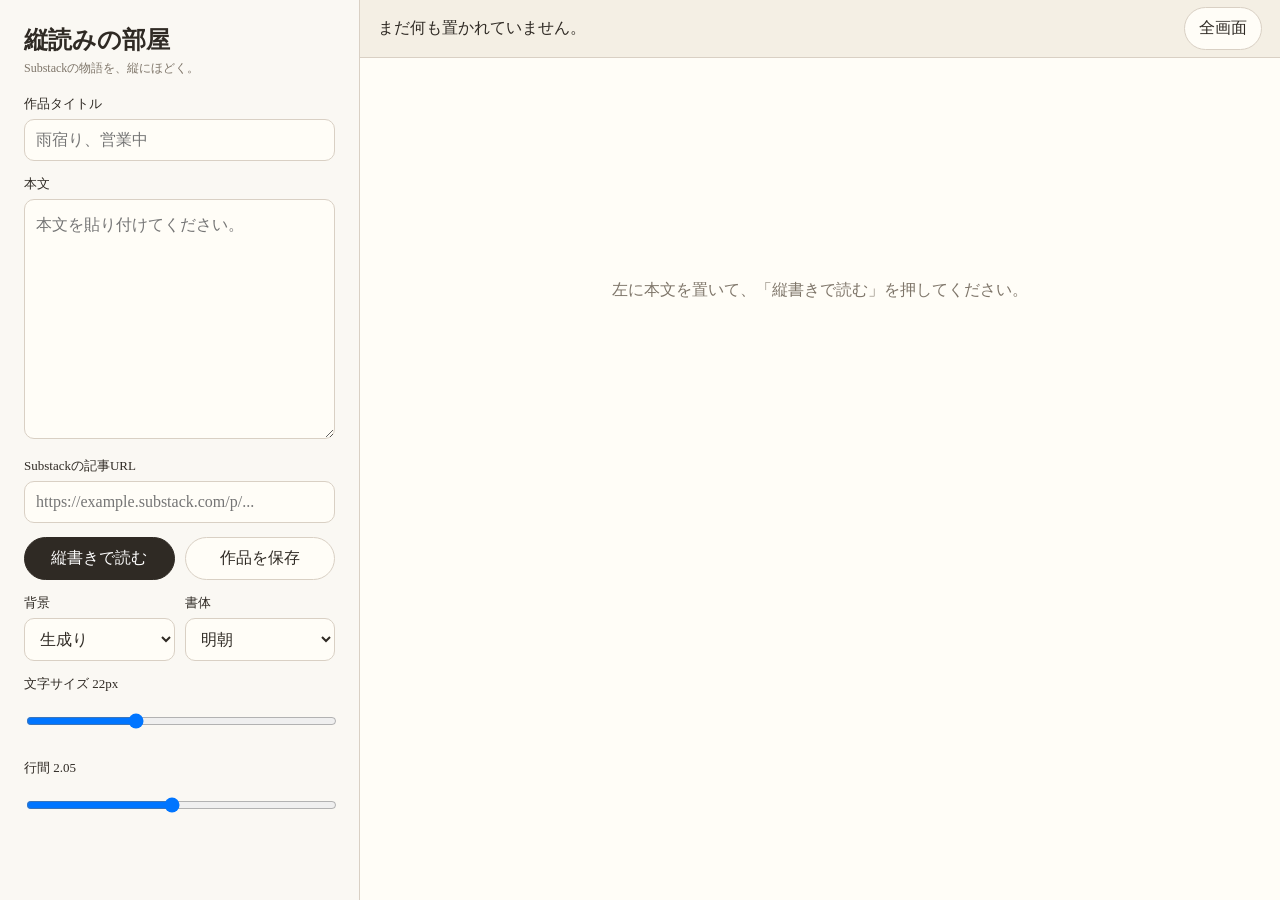
==== index.html @ 9c6c0f7a "Add vertical reading app" ====
<!doctype html><html lang="ja"><head><meta charset="utf-8"><meta name="viewport" content="width=device-width,initial-scale=1"><title>縦読みの部屋</title><style>:root{--bg:#f4efe4;--paper:#fffdf7;--ink:#2f2a24;--muted:#7e7569;--line:#d9d0c4;--fs:22px;--lh:2.05}*{box-sizing:border-box}body{margin:0;background:var(--bg);color:var(--ink);font-family:"Yu Mincho","Hiragino Mincho ProN",serif}.app{min-height:100vh;display:grid;grid-template-columns:360px 1fr}.panel{height:100vh;overflow:auto;padding:24px;border-right:1px solid var(--line);background:#ffffff90}h1{margin:0;font-size:24px}.sub{margin:4px 0 18px;color:var(--muted);font-size:12px}label{display:block;margin:14px 0 6px;font-size:13px}input,textarea,select,button{font:inherit}input,textarea,select{width:100%;padding:11px;border:1px solid var(--line);border-radius:10px;background:var(--paper);color:var(--ink)}textarea{min-height:240px;resize:vertical;line-height:1.7}.row,.buttons{display:grid;grid-template-columns:1fr 1fr;gap:10px}.buttons{margin-top:14px}button{padding:10px 14px;border-radius:999px;border:1px solid var(--ink);background:var(--ink);color:#fff;cursor:pointer}.ghost{background:var(--paper);color:var(--ink);border-color:var(--line)}.readerWrap{height:100vh;display:flex;flex-direction:column}.top{height:58px;display:flex;align-items:center;justify-content:space-between;padding:0 18px;border-bottom:1px solid var(--line)}.reader{flex:1;overflow:auto;padding:42px 46px;background:var(--paper)}article{writing-mode:vertical-rl;text-orientation:mixed;white-space:pre-wrap;font-size:var(--fs);line-height:var(--lh);letter-spacing:.04em;height:calc(100vh - 142px);margin-left:auto}article h2{font-size:1.45em;margin:0 0 0 2.5rem}.empty{padding-top:20vh;text-align:center;color:var(--muted);font-family:system-ui,sans-serif}.night{--bg:#161514;--paper:#201e1b;--ink:#eee7dc;--muted:#aaa095;--line:#3a3631}.blue{--bg:#eaf0f1;--paper:#f8fbfb;--ink:#26363a;--muted:#718287;--line:#ccd9dc}.sakura{--bg:#f6ecef;--paper:#fffafb;--ink:#402f36;--muted:#8a737b;--line:#e4d2d8}@media(max-width:850px){.app{grid-template-columns:1fr}.panel{height:auto;border-right:0;border-bottom:1px solid var(--line)}.readerWrap{height:75vh}article{height:calc(75vh - 118px);min-height:360px}}</style></head><body><div class="app"><aside class="panel"><h1>縦読みの部屋</h1><div class="sub">Substackの物語を、縦にほどく。</div><label>作品タイトル</label><input id="title" placeholder="雨宿り、営業中"><label>本文</label><textarea id="body" placeholder="本文を貼り付けてください。"></textarea><label>Substackの記事URL</label><input id="source" placeholder="https://example.substack.com/p/..."><div class="buttons"><button id="render">縦書きで読む</button><button class="ghost" id="save">作品を保存</button></div><div class="row"><div><label>背景</label><select id="theme"><option value="">生成り</option><option value="blue">水色</option><option value="sakura">桜</option><option value="night">夜</option></select></div><div><label>書体</label><select id="font"><option value="serif">明朝</option><option value="sans">ゴシック</option></select></div></div><label>文字サイズ <span id="sv">22</span>px</label><input id="size" type="range" min="16" max="34" value="22"><label>行間 <span id="lv">2.05</span></label><input id="line" type="range" min="1.4" max="2.8" step="0.05" value="2.05"></aside><main class="readerWrap"><div class="top"><span id="header">まだ何も置かれていません。</span><button class="ghost" id="full">全画面</button></div><section class="reader" id="reader"><div class="empty">左に本文を置いて、「縦書きで読む」を押してください。</div></section></main></div><script>const $=s=>document.querySelector(s),reader=$('#reader'),root=document.documentElement;function data(){return{title:$('#title').value.trim()||'無題',body:$('#body').value,source:$('#source').value.trim(),theme:$('#theme').value,font:$('#font').value,size:$('#size').value,line:$('#line').value}}function apply(){document.body.className=$('#theme').value;root.style.setProperty('--fs',$('#size').value+'px');root.style.setProperty('--lh',$('#line').value);$('#sv').textContent=$('#size').value;$('#lv').textContent=$('#line').value;reader.style.fontFamily=$('#font').value==='sans'?'Yu Gothic,Hiragino Kaku Gothic ProN,sans-serif':'Yu Mincho,Hiragino Mincho ProN,serif'}function render(){const d=data();$('#header').textContent=d.title;if(!d.body.trim()){reader.innerHTML='<div class="empty">本文が空です。</div>';return}reader.innerHTML='';const a=document.createElement('article'),h=document.createElement('h2'),b=document.createElement('div');h.textContent=d.title;b.textContent=d.body;a.append(h,b);reader.append(a);reader.scrollLeft=reader.scrollWidth}$('#render').onclick=render;$('#save').onclick=()=>localStorage.setItem('tategaki-current',JSON.stringify(data()));$('#full').onclick=()=>document.fullscreenElement?document.exitFullscreen():document.documentElement.requestFullscreen();['theme','font','size','line'].forEach(id=>$('#'+id).oninput=()=>{apply();render()});try{const d=JSON.parse(localStorage.getItem('tategaki-current')||'null');if(d){$('#title').value=d.title||'';$('#body').value=d.body||'';$('#source').value=d.source||'';$('#theme').value=d.theme||'';$('#font').value=d.font||'serif';$('#size').value=d.size||22;$('#line').value=d.line||2.05}}catch(e){}apply();</script></body></html>
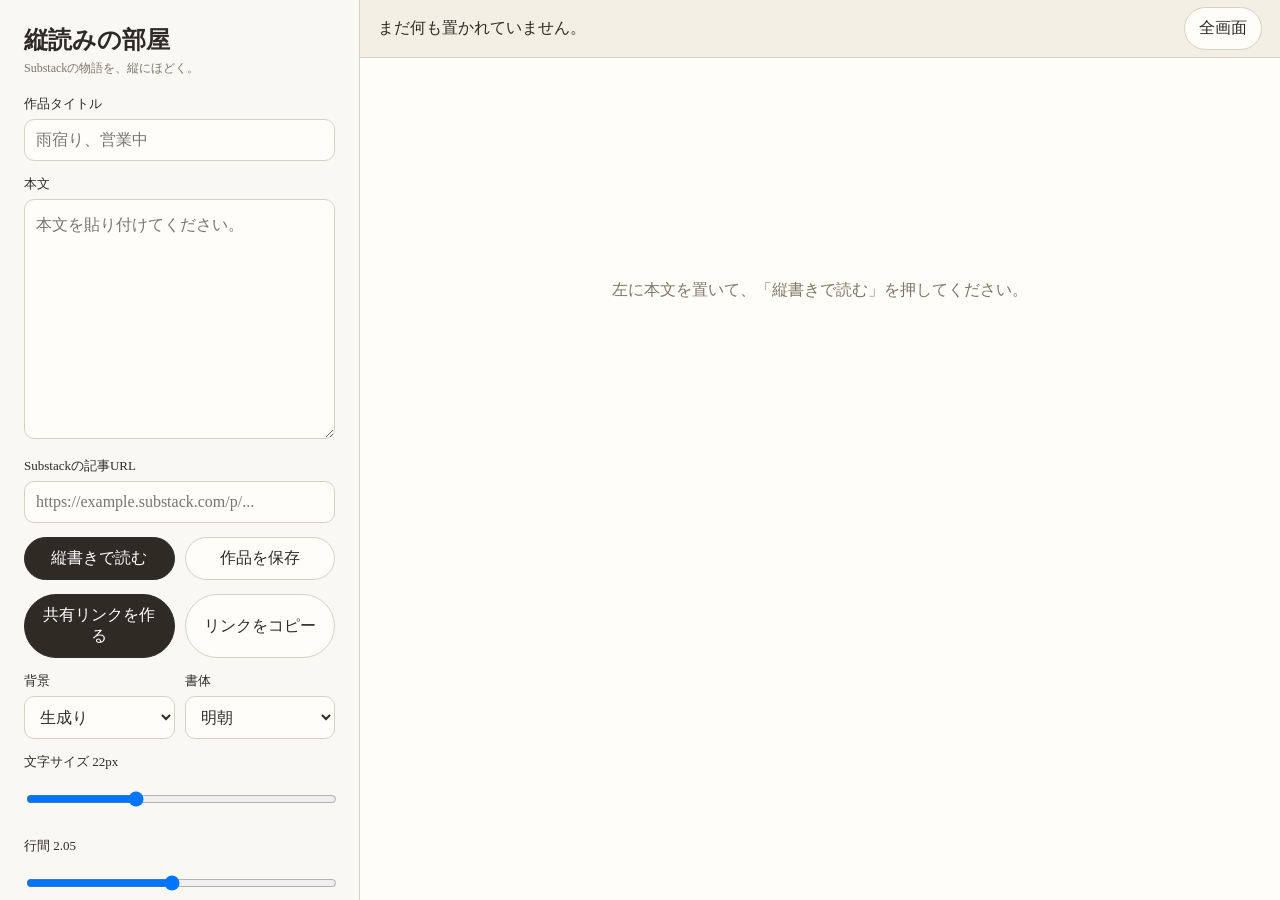
==== commit ab3eba88: "Add short share URLs backed by Redis" ====
--- a/index.html
+++ b/index.html
@@ -1 +1 @@
-<!doctype html><html lang="ja"><head><meta charset="utf-8"><meta name="viewport" content="width=device-width,initial-scale=1"><title>縦読みの部屋</title><style>:root{--bg:#f4efe4;--paper:#fffdf7;--ink:#2f2a24;--muted:#7e7569;--line:#d9d0c4;--fs:22px;--lh:2.05}*{box-sizing:border-box}body{margin:0;background:var(--bg);color:var(--ink);font-family:"Yu Mincho","Hiragino Mincho ProN",serif}.app{min-height:100vh;display:grid;grid-template-columns:360px 1fr}.panel{height:100vh;overflow:auto;padding:24px;border-right:1px solid var(--line);background:#ffffff90}h1{margin:0;font-size:24px}.sub{margin:4px 0 18px;color:var(--muted);font-size:12px}label{display:block;margin:14px 0 6px;font-size:13px}input,textarea,select,button{font:inherit}input,textarea,select{width:100%;padding:11px;border:1px solid var(--line);border-radius:10px;background:var(--paper);color:var(--ink)}textarea{min-height:240px;resize:vertical;line-height:1.7}.row,.buttons{display:grid;grid-template-columns:1fr 1fr;gap:10px}.buttons{margin-top:14px}button{padding:10px 14px;border-radius:999px;border:1px solid var(--ink);background:var(--ink);color:#fff;cursor:pointer}.ghost{background:var(--paper);color:var(--ink);border-color:var(--line)}.readerWrap{height:100vh;display:flex;flex-direction:column}.top{height:58px;display:flex;align-items:center;justify-content:space-between;padding:0 18px;border-bottom:1px solid var(--line)}.reader{flex:1;overflow:auto;padding:42px 46px;background:var(--paper)}article{writing-mode:vertical-rl;text-orientation:mixed;white-space:pre-wrap;font-size:var(--fs);line-height:var(--lh);letter-spacing:.04em;height:calc(100vh - 142px);margin-left:auto}article h2{font-size:1.45em;margin:0 0 0 2.5rem}.empty{padding-top:20vh;text-align:center;color:var(--muted);font-family:system-ui,sans-serif}.night{--bg:#161514;--paper:#201e1b;--ink:#eee7dc;--muted:#aaa095;--line:#3a3631}.blue{--bg:#eaf0f1;--paper:#f8fbfb;--ink:#26363a;--muted:#718287;--line:#ccd9dc}.sakura{--bg:#f6ecef;--paper:#fffafb;--ink:#402f36;--muted:#8a737b;--line:#e4d2d8}@media(max-width:850px){.app{grid-template-columns:1fr}.panel{height:auto;border-right:0;border-bottom:1px solid var(--line)}.readerWrap{height:75vh}article{height:calc(75vh - 118px);min-height:360px}}</style></head><body><div class="app"><aside class="panel"><h1>縦読みの部屋</h1><div class="sub">Substackの物語を、縦にほどく。</div><label>作品タイトル</label><input id="title" placeholder="雨宿り、営業中"><label>本文</label><textarea id="body" placeholder="本文を貼り付けてください。"></textarea><label>Substackの記事URL</label><input id="source" placeholder="https://example.substack.com/p/..."><div class="buttons"><button id="render">縦書きで読む</button><button class="ghost" id="save">作品を保存</button></div><div class="row"><div><label>背景</label><select id="theme"><option value="">生成り</option><option value="blue">水色</option><option value="sakura">桜</option><option value="night">夜</option></select></div><div><label>書体</label><select id="font"><option value="serif">明朝</option><option value="sans">ゴシック</option></select></div></div><label>文字サイズ <span id="sv">22</span>px</label><input id="size" type="range" min="16" max="34" value="22"><label>行間 <span id="lv">2.05</span></label><input id="line" type="range" min="1.4" max="2.8" step="0.05" value="2.05"></aside><main class="readerWrap"><div class="top"><span id="header">まだ何も置かれていません。</span><button class="ghost" id="full">全画面</button></div><section class="reader" id="reader"><div class="empty">左に本文を置いて、「縦書きで読む」を押してください。</div></section></main></div><script>const $=s=>document.querySelector(s),reader=$('#reader'),root=document.documentElement;function data(){return{title:$('#title').value.trim()||'無題',body:$('#body').value,source:$('#source').value.trim(),theme:$('#theme').value,font:$('#font').value,size:$('#size').value,line:$('#line').value}}function apply(){document.body.className=$('#theme').value;root.style.setProperty('--fs',$('#size').value+'px');root.style.setProperty('--lh',$('#line').value);$('#sv').textContent=$('#size').value;$('#lv').textContent=$('#line').value;reader.style.fontFamily=$('#font').value==='sans'?'Yu Gothic,Hiragino Kaku Gothic ProN,sans-serif':'Yu Mincho,Hiragino Mincho ProN,serif'}function render(){const d=data();$('#header').textContent=d.title;if(!d.body.trim()){reader.innerHTML='<div class="empty">本文が空です。</div>';return}reader.innerHTML='';const a=document.createElement('article'),h=document.createElement('h2'),b=document.createElement('div');h.textContent=d.title;b.textContent=d.body;a.append(h,b);reader.append(a);reader.scrollLeft=reader.scrollWidth}$('#render').onclick=render;$('#save').onclick=()=>localStorage.setItem('tategaki-current',JSON.stringify(data()));$('#full').onclick=()=>document.fullscreenElement?document.exitFullscreen():document.documentElement.requestFullscreen();['theme','font','size','line'].forEach(id=>$('#'+id).oninput=()=>{apply();render()});try{const d=JSON.parse(localStorage.getItem('tategaki-current')||'null');if(d){$('#title').value=d.title||'';$('#body').value=d.body||'';$('#source').value=d.source||'';$('#theme').value=d.theme||'';$('#font').value=d.font||'serif';$('#size').value=d.size||22;$('#line').value=d.line||2.05}}catch(e){}apply();</script></body></html>+<!doctype html><html lang="ja"><head><meta charset="utf-8"><meta name="viewport" content="width=device-width,initial-scale=1"><title>縦読みの部屋</title><style>:root{--bg:#f4efe4;--paper:#fffdf7;--ink:#2f2a24;--muted:#7e7569;--line:#d9d0c4;--accent:#8a5d3b;--fs:22px;--lh:2.05}*{box-sizing:border-box}body{margin:0;background:var(--bg);color:var(--ink);font-family:"Yu Mincho","Hiragino Mincho ProN",serif}.app{min-height:100vh;display:grid;grid-template-columns:360px 1fr}.panel{height:100vh;overflow:auto;padding:24px;border-right:1px solid var(--line);background:#ffffff90}h1{margin:0;font-size:24px}.sub,.hint{margin:4px 0 18px;color:var(--muted);font-size:12px}label{display:block;margin:14px 0 6px;font-size:13px}input,textarea,select,button{font:inherit}input,textarea,select{width:100%;padding:11px;border:1px solid var(--line);border-radius:10px;background:var(--paper);color:var(--ink)}textarea{min-height:240px;resize:vertical;line-height:1.7}.row,.buttons{display:grid;grid-template-columns:1fr 1fr;gap:10px}.buttons{margin-top:14px}button{padding:10px 14px;border-radius:999px;border:1px solid var(--ink);background:var(--ink);color:#fff;cursor:pointer}.ghost{background:var(--paper);color:var(--ink);border-color:var(--line)}.readerWrap{height:100vh;display:flex;flex-direction:column}.top{height:58px;display:flex;align-items:center;justify-content:space-between;padding:0 18px;border-bottom:1px solid var(--line)}.reader{flex:1;overflow:auto;padding:42px 46px;background:var(--paper)}article{writing-mode:vertical-rl;text-orientation:mixed;white-space:pre-wrap;font-size:var(--fs);line-height:var(--lh);letter-spacing:.04em;height:calc(100vh - 142px);margin-left:auto}article h2{font-size:1.45em;margin:0 0 0 2.5rem}.empty{padding-top:20vh;text-align:center;color:var(--muted);font-family:system-ui,sans-serif}.toast{position:fixed;left:50%;bottom:22px;transform:translateX(-50%);padding:10px 16px;border-radius:999px;background:var(--ink);color:var(--paper);opacity:0;transition:.2s}.toast.show{opacity:1}.readonly .panel{display:none}.readonly .app{grid-template-columns:1fr}.night{--bg:#161514;--paper:#201e1b;--ink:#eee7dc;--muted:#aaa095;--line:#3a3631}.blue{--bg:#eaf0f1;--paper:#f8fbfb;--ink:#26363a;--muted:#718287;--line:#ccd9dc}.sakura{--bg:#f6ecef;--paper:#fffafb;--ink:#402f36;--muted:#8a737b;--line:#e4d2d8}@media(max-width:850px){.app{grid-template-columns:1fr}.panel{height:auto;border-right:0;border-bottom:1px solid var(--line)}.readerWrap{height:75vh}article{height:calc(75vh - 118px);min-height:360px}.readonly .readerWrap{height:100vh}.readonly article{height:calc(100vh - 110px)}}</style></head><body><div class="app"><aside class="panel"><h1>縦読みの部屋</h1><div class="sub">Substackの物語を、縦にほどく。</div><label>作品タイトル</label><input id="title" placeholder="雨宿り、営業中"><label>本文</label><textarea id="body" placeholder="本文を貼り付けてください。"></textarea><label>Substackの記事URL</label><input id="source" placeholder="https://example.substack.com/p/..."><div class="buttons"><button id="render">縦書きで読む</button><button class="ghost" id="localSave">作品を保存</button></div><div class="buttons"><button id="publish">共有リンクを作る</button><button class="ghost" id="copy" disabled>リンクをコピー</button></div><div class="row"><div><label>背景</label><select id="theme"><option value="">生成り</option><option value="blue">水色</option><option value="sakura">桜</option><option value="night">夜</option></select></div><div><label>書体</label><select id="font"><option value="serif">明朝</option><option value="sans">ゴシック</option></select></div></div><label>文字サイズ <span id="sv">22</span>px</label><input id="size" type="range" min="16" max="34" value="22"><label>行間 <span id="lv">2.05</span></label><input id="line" type="range" min="1.4" max="2.8" step="0.05" value="2.05"><p class="hint">共有時は本文を保存し、短い作品IDだけをURLに載せます。</p></aside><main class="readerWrap"><div class="top"><span id="header">まだ何も置かれていません。</span><button class="ghost" id="full">全画面</button></div><section class="reader" id="reader"><div class="empty">左に本文を置いて、「縦書きで読む」を押してください。</div></section></main></div><div class="toast" id="toast"></div><script>const $=s=>document.querySelector(s),reader=$('#reader'),root=document.documentElement;let shareUrl='';function toast(m){const t=$('#toast');t.textContent=m;t.classList.add('show');setTimeout(()=>t.classList.remove('show'),1800)}function data(){return{title:$('#title').value.trim()||'無題',body:$('#body').value,source:$('#source').value.trim(),theme:$('#theme').value,font:$('#font').value,size:$('#size').value,line:$('#line').value}}function setData(d){$('#title').value=d.title||'';$('#body').value=d.body||'';$('#source').value=d.source||'';$('#theme').value=d.theme||'';$('#font').value=d.font||'serif';$('#size').value=d.size||22;$('#line').value=d.line||2.05;apply();render()}function apply(){document.body.className=(location.pathname.startsWith('/s/')?'readonly ':'')+$('#theme').value;root.style.setProperty('--fs',$('#size').value+'px');root.style.setProperty('--lh',$('#line').value);$('#sv').textContent=$('#size').value;$('#lv').textContent=$('#line').value;reader.style.fontFamily=$('#font').value==='sans'?'Yu Gothic,Hiragino Kaku Gothic ProN,sans-serif':'Yu Mincho,Hiragino Mincho ProN,serif'}function render(){const d=data();$('#header').textContent=d.title;if(!d.body.trim()){reader.innerHTML='<div class="empty">本文が空です。</div>';return}reader.innerHTML='';const a=document.createElement('article'),h=document.createElement('h2'),b=document.createElement('div');h.textContent=d.title;b.textContent=d.body;a.append(h,b);reader.append(a);reader.scrollLeft=reader.scrollWidth}async function publish(){const d=data();if(!d.body.trim())return toast('本文が空です');toast('共有ページを作っています');try{const r=await fetch('/api/save',{method:'POST',headers:{'Content-Type':'application/json'},body:JSON.stringify(d)}),j=await r.json();if(!r.ok)throw new Error(j.error||'保存失敗');shareUrl=location.origin+'/s/'+j.id;$('#copy').disabled=false;await navigator.clipboard.writeText(shareUrl);toast('短い共有リンクをコピーしました')}catch(e){toast(e.message||'共有に失敗しました')}}async function loadShared(){const m=location.pathname.match(/^\/s\/([A-Za-z0-9_-]+)$/);if(!m)return;reader.innerHTML='<div class="empty">物語を読み込んでいます。</div>';try{const r=await fetch('/api/story?id='+encodeURIComponent(m[1])),j=await r.json();if(!r.ok)throw new Error(j.error||'読込失敗');setData(j.story)}catch(e){reader.innerHTML='<div class="empty">この物語は見つかりませんでした。</div>'}}$('#render').onclick=render;$('#localSave').onclick=()=>{localStorage.setItem('tategaki-current',JSON.stringify(data()));toast('この端末に保存しました')};$('#publish').onclick=publish;$('#copy').onclick=async()=>{if(shareUrl){await navigator.clipboard.writeText(shareUrl);toast('コピーしました')}};$('#full').onclick=()=>document.fullscreenElement?document.exitFullscreen():document.documentElement.requestFullscreen();['theme','font','size','line'].forEach(id=>$('#'+id).oninput=()=>{apply();render()});if(!location.pathname.startsWith('/s/')){try{const d=JSON.parse(localStorage.getItem('tategaki-current')||'null');if(d)setData(d)}catch(e){}apply()}loadShared();</script></body></html>
